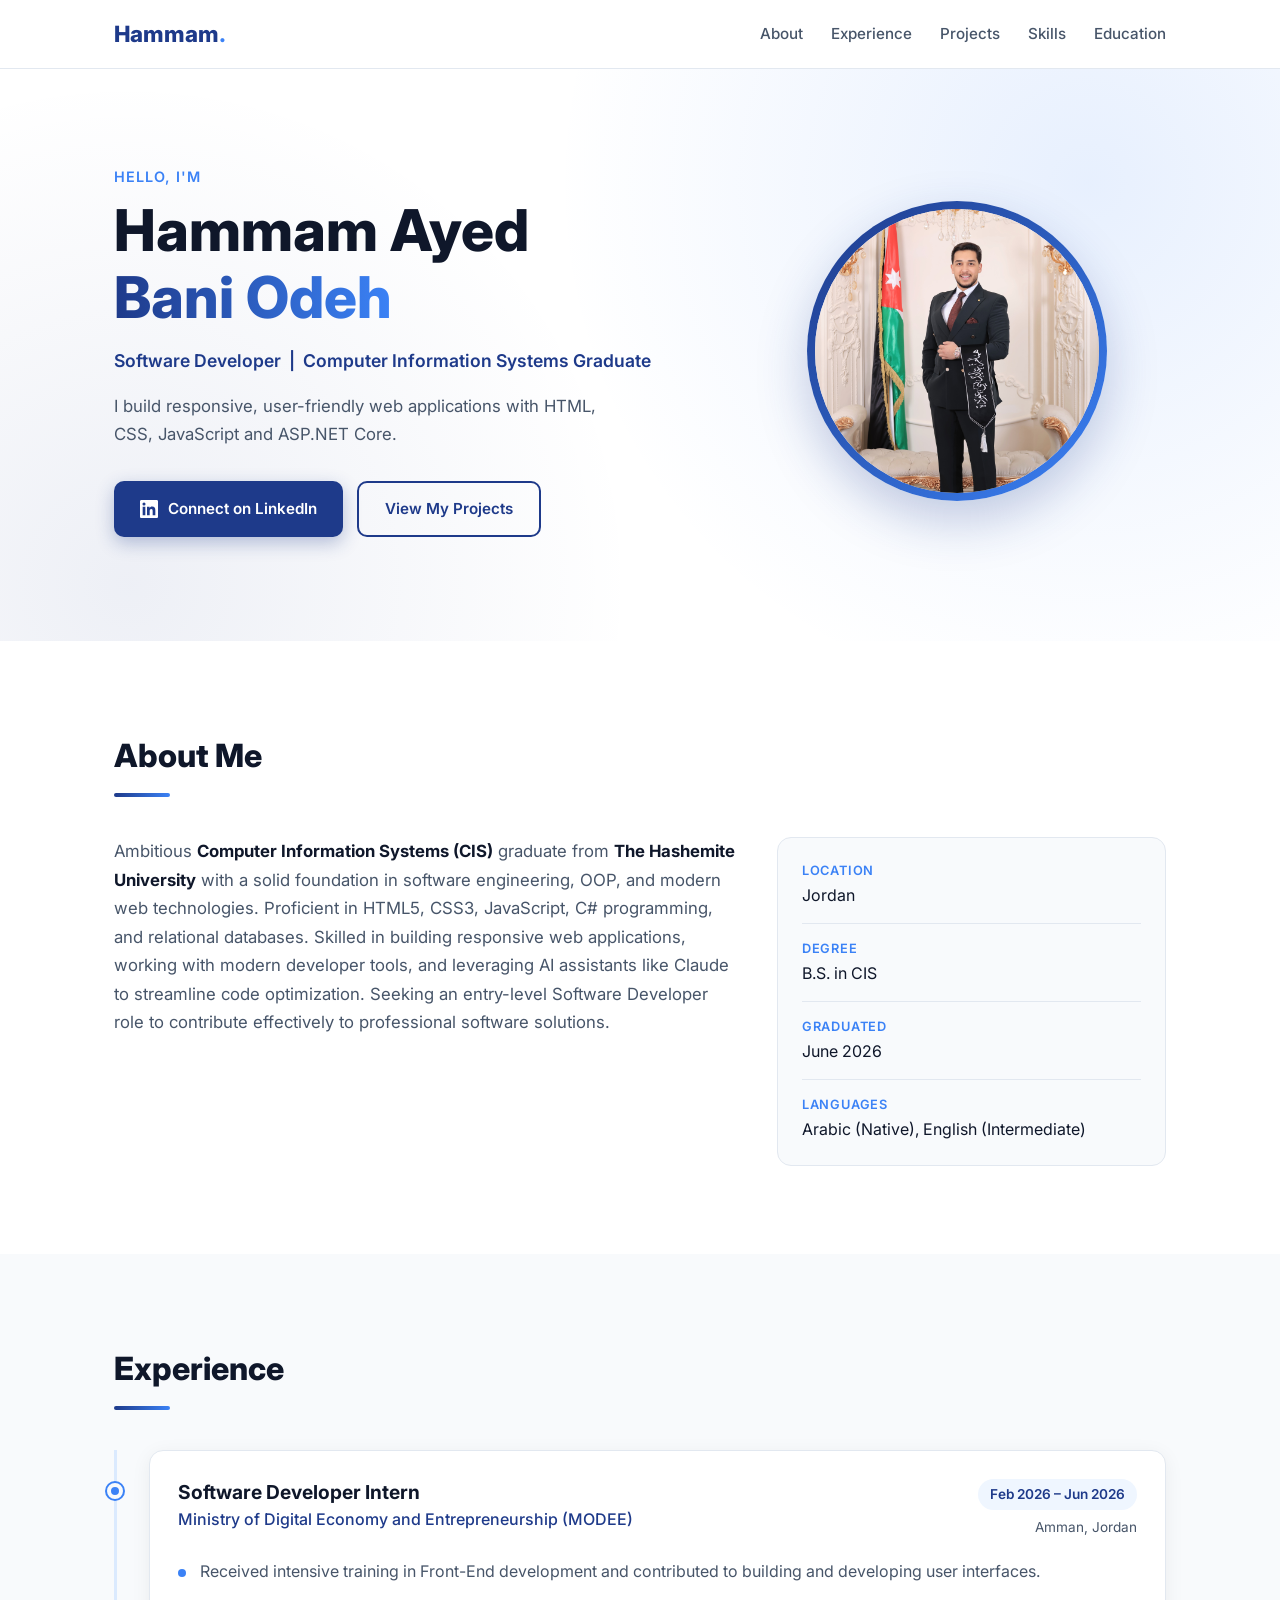
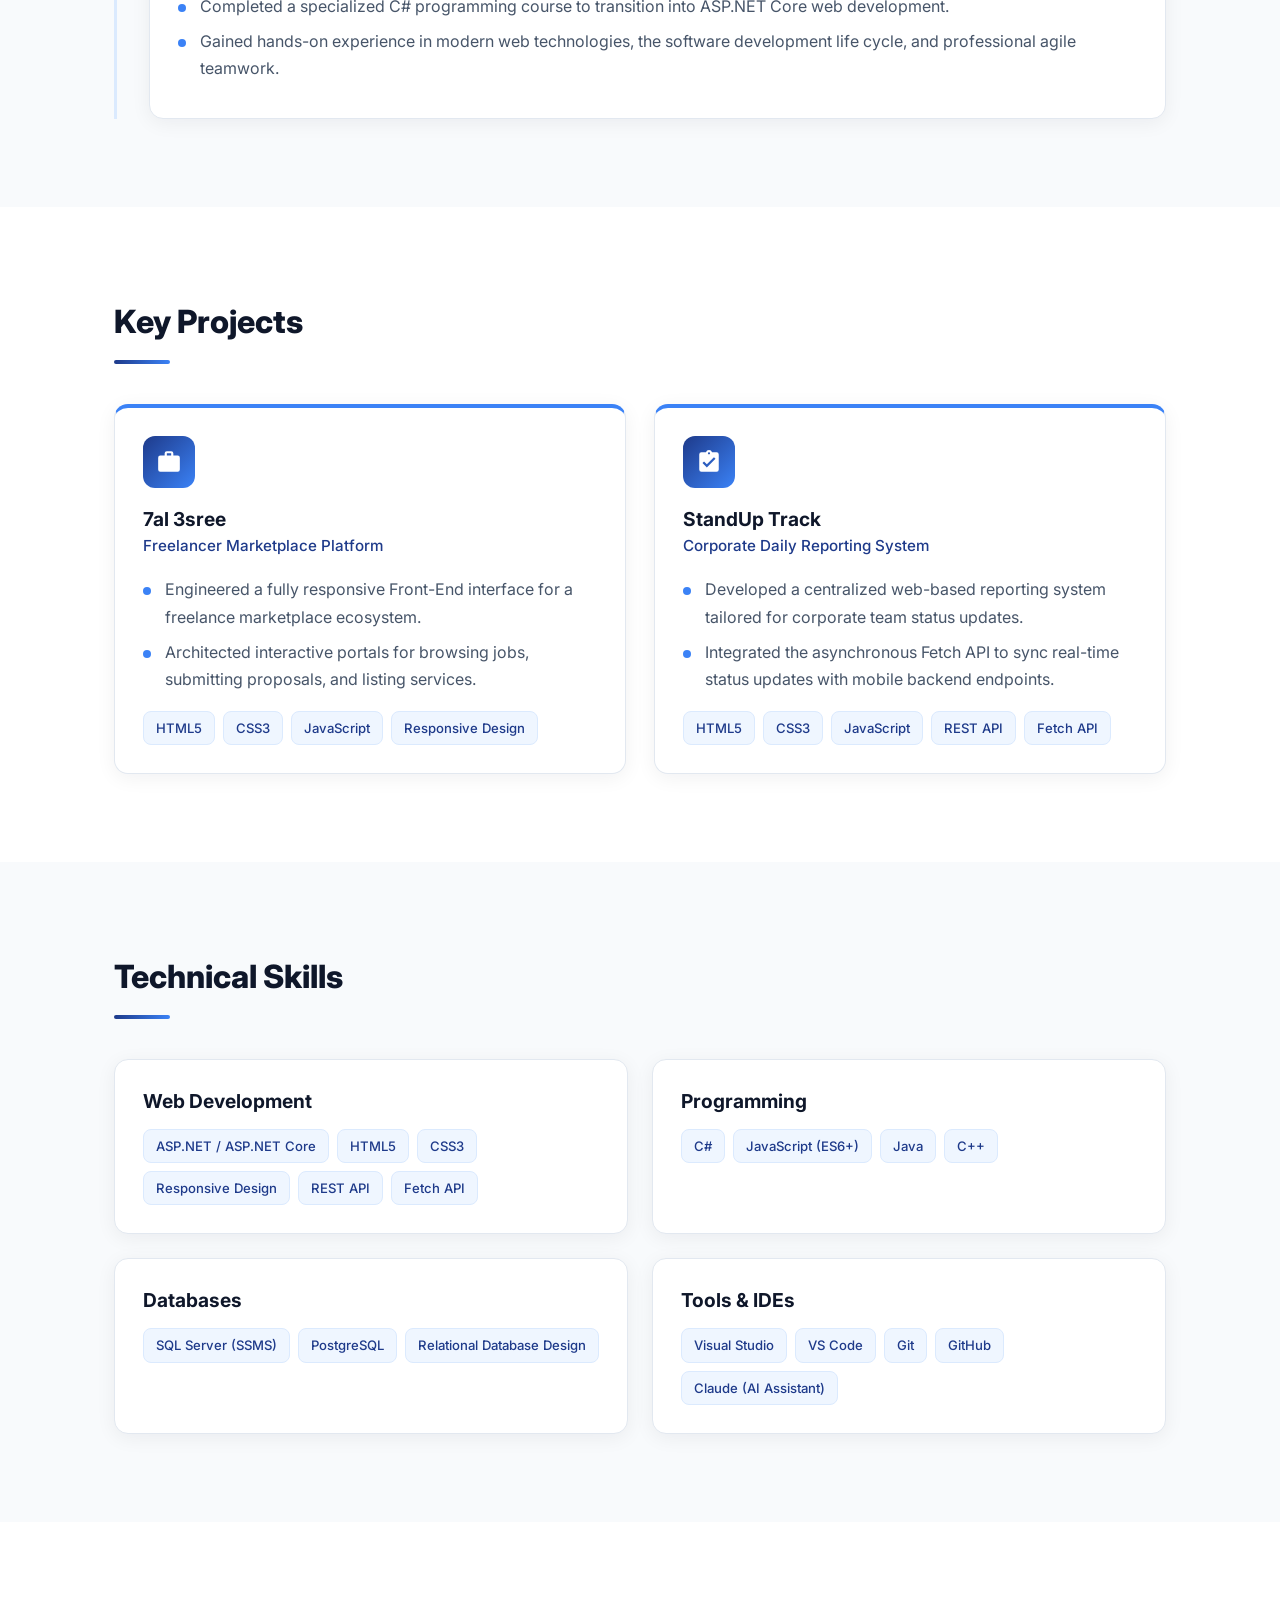
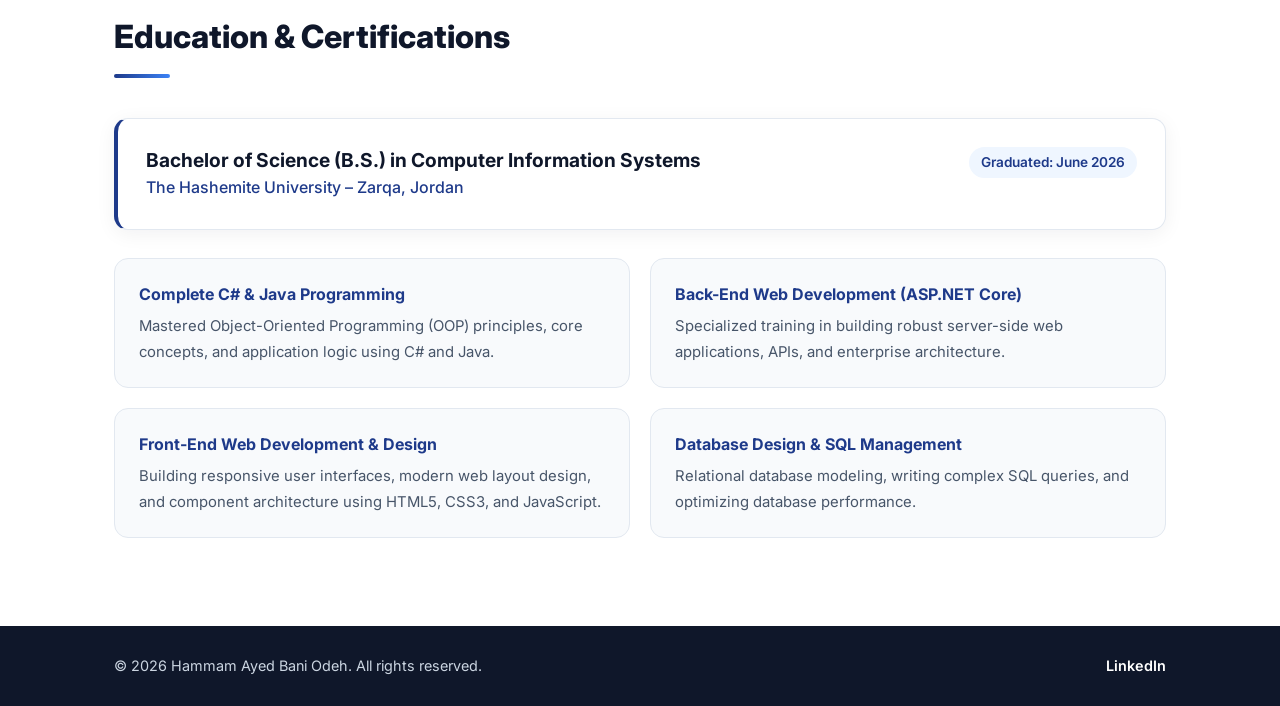
==== index.html @ 43f0c64d "first commit" ====
<!DOCTYPE html>
<html lang="en">
<head>
  <meta charset="UTF-8">
  <meta name="viewport" content="width=device-width, initial-scale=1.0">
  <meta name="description" content="Hammam Bani Odeh - Software Developer and Computer Information Systems graduate.">
  <title>Hammam Bani Odeh | Software Developer</title>
  <link rel="preconnect" href="https://fonts.googleapis.com">
  <link rel="preconnect" href="https://fonts.gstatic.com" crossorigin>
  <link href="https://fonts.googleapis.com/css2?family=Inter:wght@400;500;600;700;800&display=swap" rel="stylesheet">
  <link rel="stylesheet" href="style.css">
</head>
<body>

  <!-- ===== Navigation ===== -->
  <header class="navbar">
    <div class="container nav-inner">
      <a href="#home" class="logo">Hammam<span>.</span></a>
      <nav class="nav-links">
        <a href="#about">About</a>
        <a href="#experience">Experience</a>
        <a href="#projects">Projects</a>
        <a href="#skills">Skills</a>
        <a href="#education">Education</a>
      </nav>
    </div>
  </header>

  <main>

    <!-- ===== Hero ===== -->
    <section id="home" class="hero">
      <div class="container hero-inner">
        <div class="hero-text">
          <p class="eyebrow">Hello, I'm</p>
          <h1>Hammam Ayed <br><span class="highlight">Bani Odeh</span></h1>
          <p class="role">Software Developer &nbsp;|&nbsp; Computer Information Systems Graduate</p>
          <p class="hero-desc">
            I build responsive, user-friendly web applications with HTML, CSS, JavaScript
            and ASP.NET Core.
          </p>
          <div class="hero-buttons">
            <a href="https://www.linkedin.com/in/hammam-bani-odeh-6130a2422" target="_blank" rel="noopener" class="btn btn-primary">
              <!-- LinkedIn icon -->
              <svg viewBox="0 0 24 24" aria-hidden="true"><path d="M20.45 20.45h-3.56v-5.57c0-1.33-.02-3.04-1.85-3.04-1.85 0-2.14 1.45-2.14 2.94v5.67H9.35V9h3.41v1.56h.05c.48-.9 1.64-1.85 3.37-1.85 3.6 0 4.27 2.37 4.27 5.46v6.28zM5.34 7.43a2.06 2.06 0 1 1 0-4.13 2.06 2.06 0 0 1 0 4.13zM7.12 20.45H3.56V9h3.56v11.45zM22.22 0H1.77C.79 0 0 .77 0 1.73v20.54C0 23.23.79 24 1.77 24h20.45c.98 0 1.78-.77 1.78-1.73V1.73C24 .77 23.2 0 22.22 0z"/></svg>
              Connect on LinkedIn
            </a>
            <a href="#projects" class="btn btn-outline">View My Projects</a>
          </div>
        </div>

        <!-- Profile photo: put your photo in this folder and name it "profile.jpg" -->
        <div class="hero-photo">
          <div class="avatar">
            <span class="avatar-initials">HB</span>
            <span class="avatar-img" role="img" aria-label="Photo of Hammam Bani Odeh"></span>
          </div>
        </div>
      </div>
    </section>

    <!-- ===== About ===== -->
    <section id="about" class="section">
      <div class="container">
        <h2 class="section-title">About Me</h2>
        <div class="about-grid">
          <p class="about-text">
            Ambitious <strong>Computer Information Systems (CIS)</strong> graduate from
            <strong>The Hashemite University</strong> with a solid foundation in software engineering,
            OOP, and modern web technologies. Proficient in HTML5, CSS3, JavaScript, C# programming,
            and relational databases. Skilled in building responsive web applications, working with
            modern developer tools, and leveraging AI assistants like Claude to streamline code
            optimization. Seeking an entry-level Software Developer role to contribute effectively
            to professional software solutions.
          </p>
          <ul class="quick-facts">
            <li><span class="fact-label">Location</span><span>Jordan</span></li>
            <li><span class="fact-label">Degree</span><span>B.S. in CIS</span></li>
            <li><span class="fact-label">Graduated</span><span>June 2026</span></li>
            <li><span class="fact-label">Languages</span><span>Arabic (Native), English (Intermediate)</span></li>
          </ul>
        </div>
      </div>
    </section>

    <!-- ===== Experience ===== -->
    <section id="experience" class="section section-alt">
      <div class="container">
        <h2 class="section-title">Experience</h2>
        <div class="timeline">
          <article class="timeline-item card">
            <div class="card-header">
              <div>
                <h3>Software Developer Intern</h3>
                <p class="company">Ministry of Digital Economy and Entrepreneurship (MODEE)</p>
              </div>
              <div class="meta">
                <span class="badge">Feb 2026 – Jun 2026</span>
                <span class="location">Amman, Jordan</span>
              </div>
            </div>
            <ul class="bullets">
              <li>Received intensive training in Front-End development and contributed to building and developing user interfaces.</li>
              <li>Completed a specialized C# programming course to transition into ASP.NET Core web development.</li>
              <li>Gained hands-on experience in modern web technologies, the software development life cycle, and professional agile teamwork.</li>
            </ul>
          </article>
        </div>
      </div>
    </section>

    <!-- ===== Projects ===== -->
    <section id="projects" class="section">
      <div class="container">
        <h2 class="section-title">Key Projects</h2>
        <div class="projects-grid">

          <article class="card project-card">
            <div class="project-icon" aria-hidden="true">
              <svg viewBox="0 0 24 24"><path d="M10 2h4a2 2 0 0 1 2 2v2h4a2 2 0 0 1 2 2v11a2 2 0 0 1-2 2H4a2 2 0 0 1-2-2V8a2 2 0 0 1 2-2h4V4a2 2 0 0 1 2-2zm4 4V4h-4v2h4z"/></svg>
            </div>
            <h3>7al 3sree</h3>
            <p class="project-type">Freelancer Marketplace Platform</p>
            <ul class="bullets">
              <li>Engineered a fully responsive Front-End interface for a freelance marketplace ecosystem.</li>
              <li>Architected interactive portals for browsing jobs, submitting proposals, and listing services.</li>
            </ul>
            <div class="tags">
              <span>HTML5</span><span>CSS3</span><span>JavaScript</span><span>Responsive Design</span>
            </div>
          </article>

          <article class="card project-card">
            <div class="project-icon" aria-hidden="true">
              <svg viewBox="0 0 24 24"><path d="M19 3h-4.18A3 3 0 0 0 12 1a3 3 0 0 0-2.82 2H5a2 2 0 0 0-2 2v14a2 2 0 0 0 2 2h14a2 2 0 0 0 2-2V5a2 2 0 0 0-2-2zm-7 0a1 1 0 1 1 0 2 1 1 0 0 1 0-2zm-2 14-4-4 1.41-1.41L10 14.17l6.59-6.59L18 9l-8 8z"/></svg>
            </div>
            <h3>StandUp Track</h3>
            <p class="project-type">Corporate Daily Reporting System</p>
            <ul class="bullets">
              <li>Developed a centralized web-based reporting system tailored for corporate team status updates.</li>
              <li>Integrated the asynchronous Fetch API to sync real-time status updates with mobile backend endpoints.</li>
            </ul>
            <div class="tags">
              <span>HTML5</span><span>CSS3</span><span>JavaScript</span><span>REST API</span><span>Fetch API</span>
            </div>
          </article>

        </div>
      </div>
    </section>

    <!-- ===== Skills ===== -->
    <section id="skills" class="section section-alt">
      <div class="container">
        <h2 class="section-title">Technical Skills</h2>
        <div class="skills-grid">
          <div class="card skill-card">
            <h3>Web Development</h3>
            <div class="tags">
              <span>ASP.NET / ASP.NET Core</span><span>HTML5</span><span>CSS3</span>
              <span>Responsive Design</span><span>REST API</span><span>Fetch API</span>
            </div>
          </div>
          <div class="card skill-card">
            <h3>Programming</h3>
            <div class="tags">
              <span>C#</span><span>JavaScript (ES6+)</span><span>Java</span><span>C++</span>
            </div>
          </div>
          <div class="card skill-card">
            <h3>Databases</h3>
            <div class="tags">
              <span>SQL Server (SSMS)</span><span>PostgreSQL</span><span>Relational Database Design</span>
            </div>
          </div>
          <div class="card skill-card">
            <h3>Tools &amp; IDEs</h3>
            <div class="tags">
              <span>Visual Studio</span><span>VS Code</span><span>Git</span><span>GitHub</span><span>Claude (AI Assistant)</span>
            </div>
          </div>
        </div>
      </div>
    </section>

    <!-- ===== Education & Certifications ===== -->
    <section id="education" class="section">
      <div class="container">
        <h2 class="section-title">Education &amp; Certifications</h2>

        <article class="card edu-card">
          <div class="card-header">
            <div>
              <h3>Bachelor of Science (B.S.) in Computer Information Systems</h3>
              <p class="company">The Hashemite University – Zarqa, Jordan</p>
            </div>
            <div class="meta">
              <span class="badge">Graduated: June 2026</span>
            </div>
          </div>
        </article>

        <div class="cert-grid">
          <div class="cert">
            <h4>Complete C# &amp; Java Programming</h4>
            <p>Mastered Object-Oriented Programming (OOP) principles, core concepts, and application logic using C# and Java.</p>
          </div>
          <div class="cert">
            <h4>Back-End Web Development (ASP.NET Core)</h4>
            <p>Specialized training in building robust server-side web applications, APIs, and enterprise architecture.</p>
          </div>
          <div class="cert">
            <h4>Front-End Web Development &amp; Design</h4>
            <p>Building responsive user interfaces, modern web layout design, and component architecture using HTML5, CSS3, and JavaScript.</p>
          </div>
          <div class="cert">
            <h4>Database Design &amp; SQL Management</h4>
            <p>Relational database modeling, writing complex SQL queries, and optimizing database performance.</p>
          </div>
        </div>
      </div>
    </section>

  </main>

  <!-- ===== Footer ===== -->
  <footer class="footer">
    <div class="container footer-inner">
      <p>&copy; 2026 Hammam Ayed Bani Odeh. All rights reserved.</p>
      <a href="https://www.linkedin.com/in/hammam-bani-odeh-6130a2422" target="_blank" rel="noopener">LinkedIn</a>
    </div>
  </footer>

</body>
</html>
---- style.css ----
/* =========================================
   Variables (change colors here)
   ========================================= */
:root {
  --primary: #1e3a8a; /* dark blue */
  --primary-light: #3b82f6; /* bright blue */
  --primary-soft: #eff6ff; /* very light blue */
  --text: #0f172a;
  --text-muted: #475569;
  --bg: #ffffff;
  --bg-alt: #f8fafc;
  --border: #e2e8f0;
  --radius: 14px;
  --shadow: 0 4px 20px rgba(15, 23, 42, 0.06);
  --shadow-hover: 0 12px 32px rgba(30, 58, 138, 0.14);
}

/* =========================================
   Base
   ========================================= */
*,
*::before,
*::after {
  box-sizing: border-box;
  margin: 0;
  padding: 0;
}

html {
  scroll-behavior: smooth;
  scroll-padding-top: 80px;
}

body {
  font-family: "Inter", "Segoe UI", Arial, sans-serif;
  color: var(--text);
  background: var(--bg);
  line-height: 1.7;
}

a {
  color: inherit;
  text-decoration: none;
}

.container {
  width: 100%;
  max-width: 1100px;
  margin: 0 auto;
  padding: 0 24px;
}

/* =========================================
   Navbar
   ========================================= */
.navbar {
  position: sticky;
  top: 0;
  z-index: 100;
  background: rgba(255, 255, 255, 0.85);
  backdrop-filter: blur(10px);
  border-bottom: 1px solid var(--border);
}

.nav-inner {
  display: flex;
  align-items: center;
  justify-content: space-between;
  height: 68px;
}

.logo {
  font-size: 1.4rem;
  font-weight: 800;
  color: var(--primary);
}

.logo span {
  color: var(--primary-light);
}

.nav-links {
  display: flex;
  gap: 28px;
}

.nav-links a {
  font-size: 0.95rem;
  font-weight: 500;
  color: var(--text-muted);
  position: relative;
  transition: color 0.2s;
}

.nav-links a::after {
  content: "";
  position: absolute;
  left: 0;
  bottom: -4px;
  width: 0;
  height: 2px;
  background: var(--primary-light);
  transition: width 0.25s;
}

.nav-links a:hover {
  color: var(--primary);
}

.nav-links a:hover::after {
  width: 100%;
}

/* =========================================
   Hero
   ========================================= */
.hero {
  padding: 96px 0 104px;
  background:
    radial-gradient(
      circle at 85% 20%,
      rgba(59, 130, 246, 0.12),
      transparent 45%
    ),
    radial-gradient(
      circle at 10% 90%,
      rgba(30, 58, 138, 0.08),
      transparent 40%
    ),
    var(--bg);
}

.hero-inner {
  display: grid;
  grid-template-columns: 1.4fr 1fr;
  align-items: center;
  gap: 48px;
}

.eyebrow {
  font-weight: 600;
  color: var(--primary-light);
  letter-spacing: 1px;
  text-transform: uppercase;
  font-size: 0.9rem;
  margin-bottom: 8px;
}

.hero h1 {
  font-size: clamp(2.3rem, 5vw, 3.6rem);
  line-height: 1.15;
  font-weight: 800;
  margin-bottom: 16px;
}

.highlight {
  background: linear-gradient(90deg, var(--primary), var(--primary-light));
  -webkit-background-clip: text;
  background-clip: text;
  color: transparent;
}

.role {
  font-size: 1.1rem;
  font-weight: 600;
  color: var(--primary);
  margin-bottom: 16px;
}

.hero-desc {
  color: var(--text-muted);
  font-size: 1.05rem;
  max-width: 520px;
  margin-bottom: 32px;
}

.hero-buttons {
  display: flex;
  flex-wrap: wrap;
  gap: 14px;
}

.btn {
  display: inline-flex;
  align-items: center;
  gap: 10px;
  padding: 13px 26px;
  border-radius: 10px;
  font-weight: 600;
  font-size: 0.95rem;
  transition:
    transform 0.2s,
    box-shadow 0.2s,
    background 0.2s;
}

.btn svg {
  width: 18px;
  height: 18px;
  fill: currentColor;
}

.btn-primary {
  background: var(--primary);
  color: #fff;
  box-shadow: 0 6px 18px rgba(30, 58, 138, 0.3);
}

.btn-primary:hover {
  background: #1e40af;
  transform: translateY(-2px);
}

.btn-outline {
  border: 2px solid var(--primary);
  color: var(--primary);
}

.btn-outline:hover {
  background: var(--primary-soft);
  transform: translateY(-2px);
}

/* Profile photo (falls back to initials if profile.jpg is missing) */
.hero-photo {
  display: flex;
  justify-content: center;
}

.avatar {
  position: relative;
  width: 300px;
  height: 300px;
  border-radius: 50%;
  padding: 8px;
  background: linear-gradient(135deg, var(--primary), var(--primary-light));
  box-shadow: 0 20px 50px rgba(30, 58, 138, 0.25);
}

.avatar-initials,
.avatar-img {
  position: absolute;
  inset: 8px;
  border-radius: 50%;
}

.avatar-initials {
  display: flex;
  align-items: center;
  justify-content: center;
  background: var(--primary-soft);
  color: var(--primary);
  font-size: 5rem;
  font-weight: 800;
}

.avatar-img {
  background: url("image00005.jpg") center / cover no-repeat;
}

/* =========================================
   Sections
   ========================================= */
.section {
  padding: 88px 0;
}

.section-alt {
  background: var(--bg-alt);
}

.section-title {
  font-size: 2rem;
  font-weight: 800;
  margin-bottom: 40px;
  position: relative;
  padding-bottom: 14px;
}

.section-title::after {
  content: "";
  position: absolute;
  left: 0;
  bottom: 0;
  width: 56px;
  height: 4px;
  border-radius: 4px;
  background: linear-gradient(90deg, var(--primary), var(--primary-light));
}

/* Card */
.card {
  background: var(--bg);
  border: 1px solid var(--border);
  border-radius: var(--radius);
  padding: 28px;
  box-shadow: var(--shadow);
  transition:
    transform 0.25s,
    box-shadow 0.25s;
}

.card:hover {
  transform: translateY(-4px);
  box-shadow: var(--shadow-hover);
}

.card h3 {
  font-size: 1.2rem;
  font-weight: 700;
  line-height: 1.4;
}

.card-header {
  display: flex;
  justify-content: space-between;
  align-items: flex-start;
  gap: 16px;
  flex-wrap: wrap;
}

.company {
  color: var(--primary);
  font-weight: 500;
}

.meta {
  display: flex;
  flex-direction: column;
  align-items: flex-end;
  gap: 6px;
}

.badge {
  background: var(--primary-soft);
  color: var(--primary);
  font-size: 0.85rem;
  font-weight: 600;
  padding: 4px 12px;
  border-radius: 999px;
  white-space: nowrap;
}

.location {
  font-size: 0.85rem;
  color: var(--text-muted);
}

.bullets {
  list-style: none;
  margin-top: 18px;
  color: var(--text-muted);
}

.bullets li {
  position: relative;
  padding-left: 22px;
  margin-bottom: 8px;
}

.bullets li::before {
  content: "";
  position: absolute;
  left: 0;
  top: 11px;
  width: 8px;
  height: 8px;
  border-radius: 50%;
  background: var(--primary-light);
}

/* Tags */
.tags {
  display: flex;
  flex-wrap: wrap;
  gap: 8px;
  margin-top: 18px;
}

.tags span {
  font-size: 0.82rem;
  font-weight: 500;
  padding: 5px 12px;
  border-radius: 8px;
  background: var(--primary-soft);
  color: var(--primary);
  border: 1px solid #dbeafe;
}

/* =========================================
   About
   ========================================= */
.about-grid {
  display: grid;
  grid-template-columns: 1.6fr 1fr;
  gap: 40px;
  align-items: start;
}

.about-text {
  color: var(--text-muted);
  font-size: 1.05rem;
}

.about-text strong {
  color: var(--text);
}

.quick-facts {
  list-style: none;
  background: var(--bg-alt);
  border: 1px solid var(--border);
  border-radius: var(--radius);
  padding: 8px 24px;
}

.quick-facts li {
  display: flex;
  flex-direction: column;
  padding: 14px 0;
  border-bottom: 1px solid var(--border);
}

.quick-facts li:last-child {
  border-bottom: none;
}

.fact-label {
  font-size: 0.8rem;
  font-weight: 600;
  text-transform: uppercase;
  letter-spacing: 0.8px;
  color: var(--primary-light);
}

/* =========================================
   Experience timeline
   ========================================= */
.timeline {
  position: relative;
  padding-left: 32px;
  border-left: 3px solid #dbeafe;
}

.timeline-item {
  position: relative;
}

.timeline-item::before {
  content: "";
  position: absolute;
  left: -43px;
  top: 32px;
  width: 16px;
  height: 16px;
  border-radius: 50%;
  background: var(--primary-light);
  border: 4px solid var(--bg-alt);
  box-shadow: 0 0 0 2px var(--primary-light);
}

/* =========================================
   Projects
   ========================================= */
.projects-grid {
  display: grid;
  grid-template-columns: repeat(2, 1fr);
  gap: 28px;
}

.project-card {
  border-top: 4px solid var(--primary-light);
}

.project-icon {
  width: 52px;
  height: 52px;
  border-radius: 12px;
  display: flex;
  align-items: center;
  justify-content: center;
  background: linear-gradient(135deg, var(--primary), var(--primary-light));
  margin-bottom: 18px;
}

.project-icon svg {
  width: 26px;
  height: 26px;
  fill: #fff;
}

.project-type {
  color: var(--primary);
  font-weight: 500;
  font-size: 0.95rem;
}

/* =========================================
   Skills
   ========================================= */
.skills-grid {
  display: grid;
  grid-template-columns: repeat(2, 1fr);
  gap: 24px;
}

.skill-card .tags {
  margin-top: 14px;
}

/* =========================================
   Education
   ========================================= */
.edu-card {
  margin-bottom: 28px;
  border-left: 4px solid var(--primary);
}

.cert-grid {
  display: grid;
  grid-template-columns: repeat(2, 1fr);
  gap: 20px;
}

.cert {
  padding: 22px 24px;
  border-radius: var(--radius);
  background: var(--bg-alt);
  border: 1px solid var(--border);
}

.cert h4 {
  font-size: 1rem;
  font-weight: 700;
  color: var(--primary);
  margin-bottom: 6px;
}

.cert p {
  font-size: 0.93rem;
  color: var(--text-muted);
}

/* =========================================
   Footer
   ========================================= */
.footer {
  background: var(--text);
  color: #cbd5e1;
  padding: 28px 0;
  font-size: 0.9rem;
}

.footer-inner {
  display: flex;
  justify-content: space-between;
  align-items: center;
  flex-wrap: wrap;
  gap: 12px;
}

.footer a {
  color: #fff;
  font-weight: 600;
}

.footer a:hover {
  color: var(--primary-light);
}

/* =========================================
   Responsive
   ========================================= */
@media (max-width: 900px) {
  .hero-inner,
  .about-grid {
    grid-template-columns: 1fr;
  }

  .hero-inner {
    text-align: center;
  }

  .hero-photo {
    order: -1;
  }

  .hero-desc {
    margin-left: auto;
    margin-right: auto;
  }

  .hero-buttons {
    justify-content: center;
  }

  .avatar {
    width: 220px;
    height: 220px;
  }

  .avatar-initials {
    font-size: 3.6rem;
  }
}

@media (max-width: 720px) {
  .nav-links {
    display: none;
  }

  .projects-grid,
  .skills-grid,
  .cert-grid {
    grid-template-columns: 1fr;
  }

  .hero {
    padding: 56px 0 72px;
  }

  .section {
    padding: 64px 0;
  }

  .container {
    padding: 0 16px;
  }

  .meta {
    align-items: flex-start;
  }

  .card {
    padding: 22px;
  }

  .timeline {
    padding-left: 22px;
  }

  .timeline-item::before {
    left: -33px;
  }
}
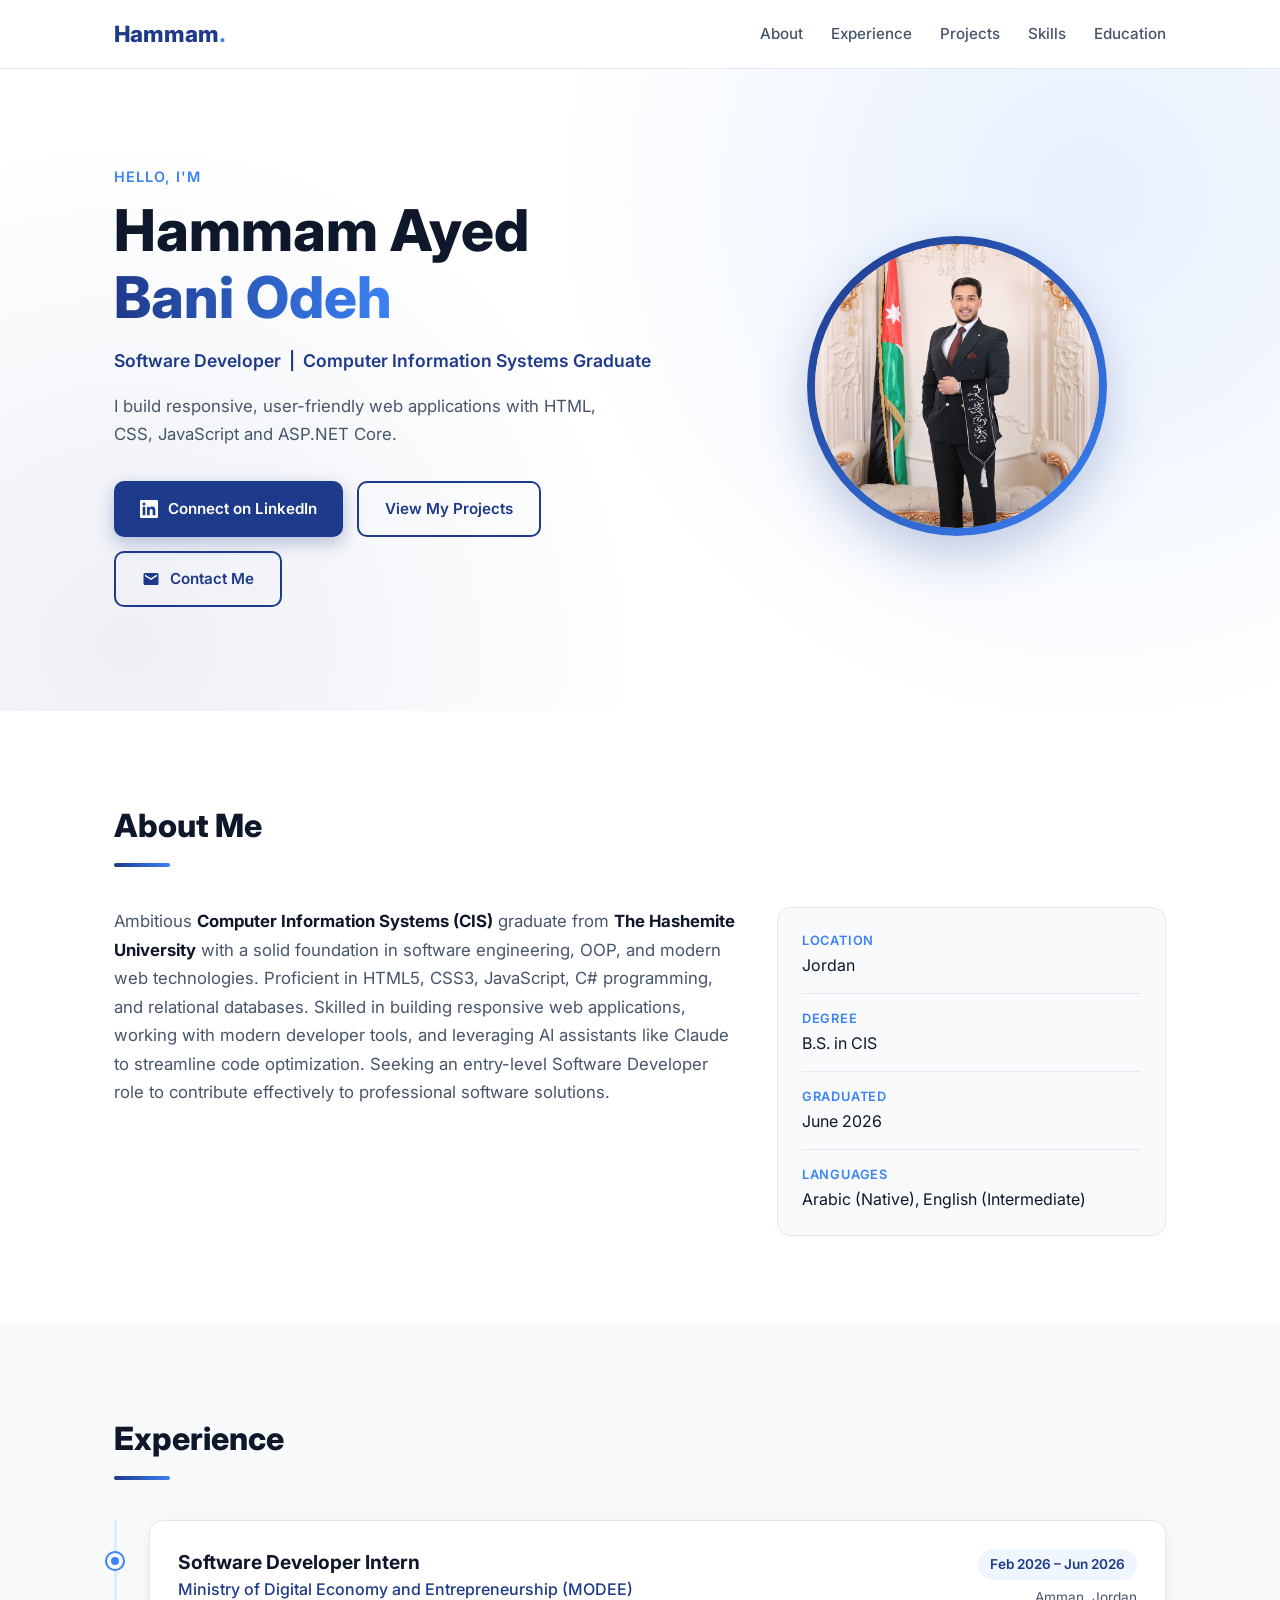
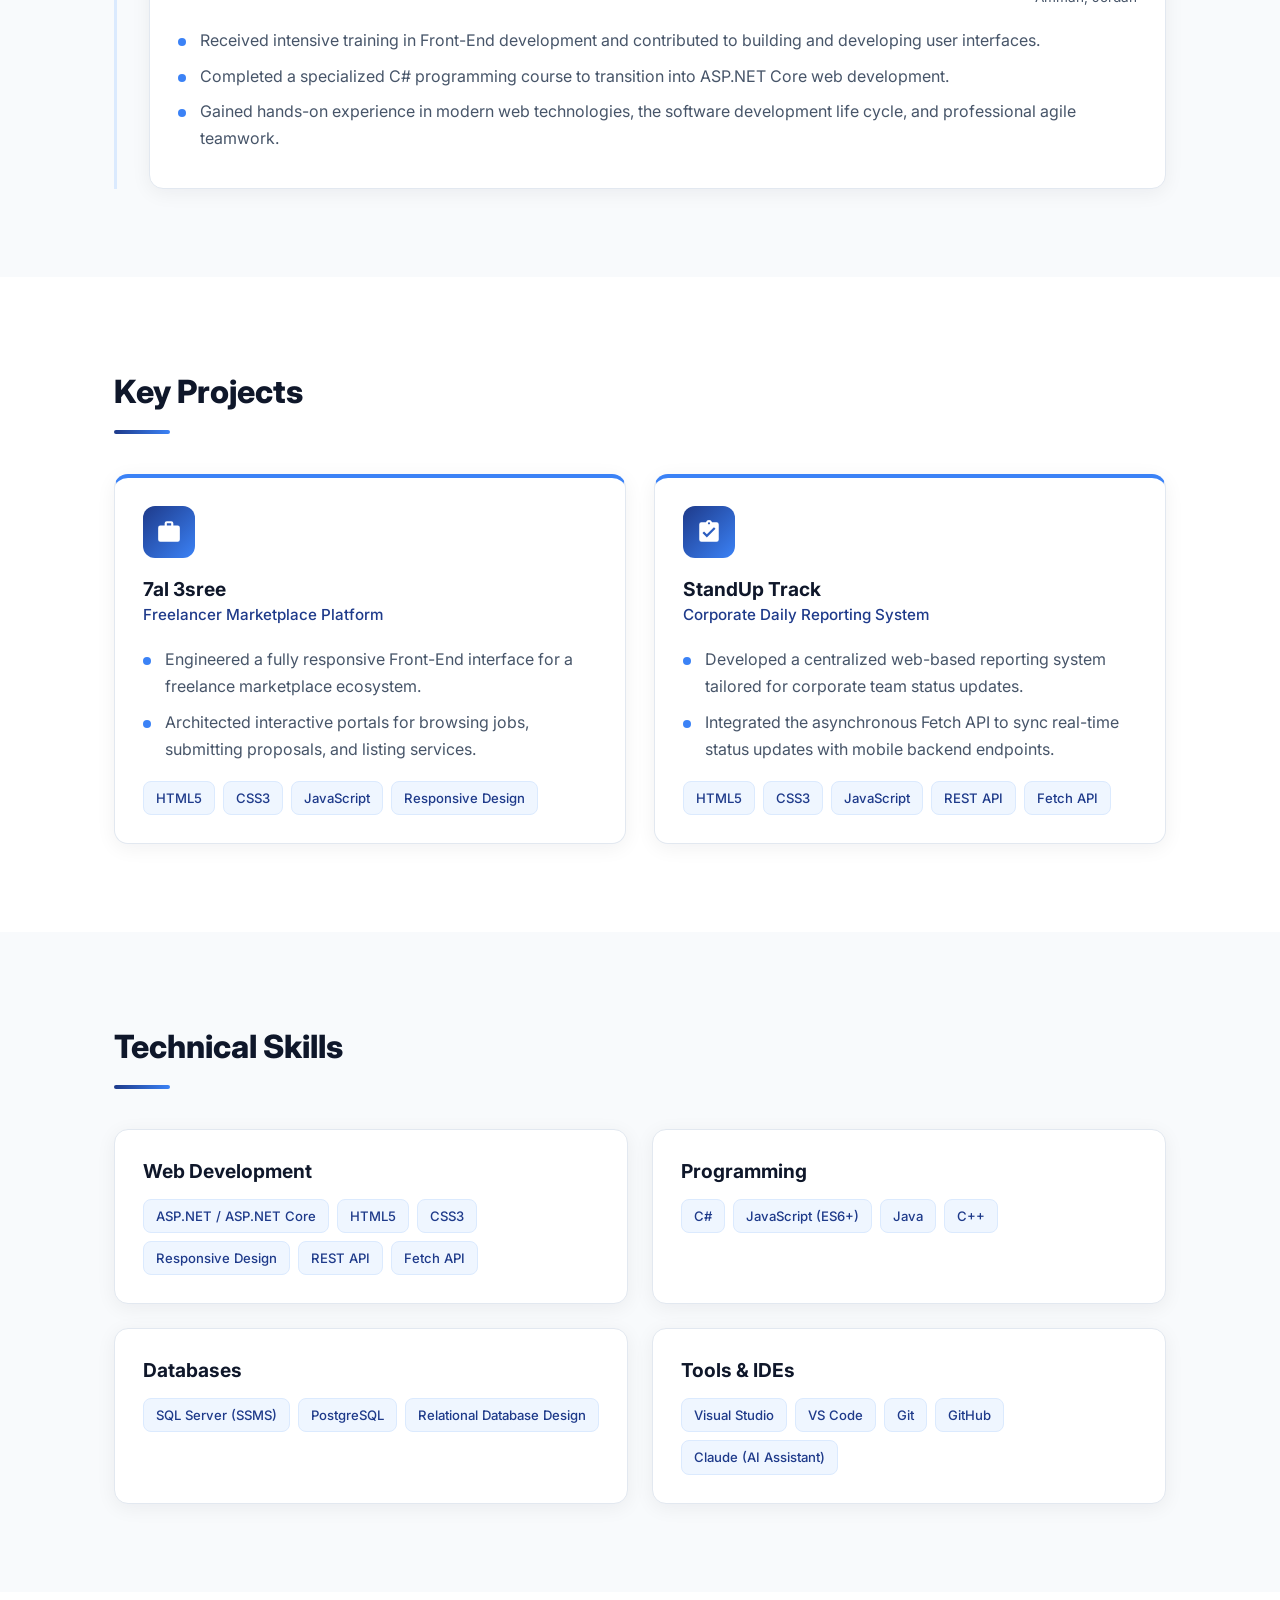
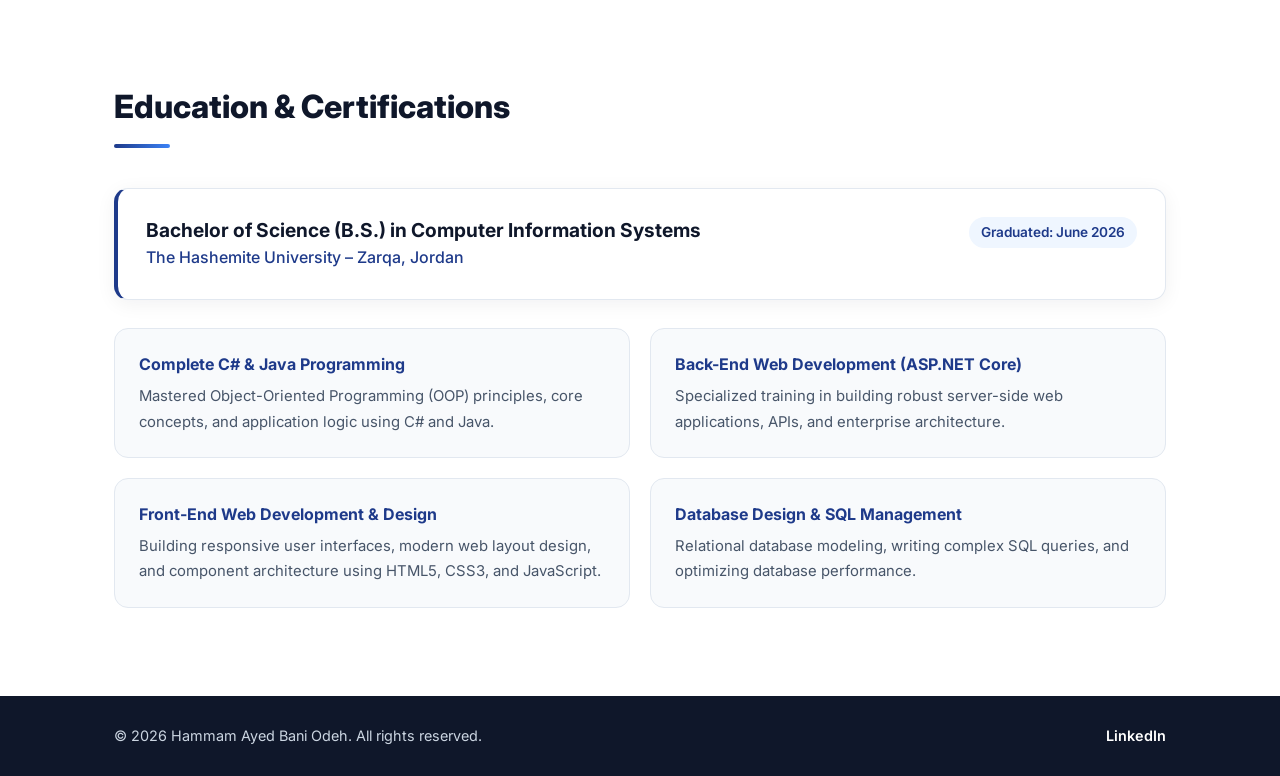
==== commit 66cecca3: "add contact page with supabase fom" ====
--- a/index.html
+++ b/index.html
@@ -46,6 +46,11 @@
               Connect on LinkedIn
             </a>
             <a href="#projects" class="btn btn-outline">View My Projects</a>
+            <a href="contact.html" class="btn btn-outline">
+              <!-- Mail icon -->
+              <svg viewBox="0 0 24 24" aria-hidden="true"><path d="M20 4H4a2 2 0 0 0-2 2v12a2 2 0 0 0 2 2h16a2 2 0 0 0 2-2V6a2 2 0 0 0-2-2zm0 4.24-8 5-8-5V6l8 5 8-5v2.24z"/></svg>
+              Contact Me
+            </a>
           </div>
         </div>
 
--- a/style.css
+++ b/style.css
@@ -255,7 +255,7 @@
 }
 
 .avatar-img {
-  background: url("image00005.jpg") center / cover no-repeat;
+  background: url("./image00005.jpg") center / cover no-repeat;
 }
 
 /* =========================================
@@ -643,3 +643,168 @@
     left: -33px;
   }
 }
+
+/* =========================================
+   Contact page (uses the variables from style.css)
+   ========================================= */
+.contact-page {
+  min-height: calc(100vh - 69px);
+  display: grid;
+  place-items: center;
+  padding: 56px 16px;
+  background:
+    radial-gradient(circle at 85% 20%, rgba(59, 130, 246, 0.12), transparent 45%),
+    radial-gradient(circle at 10% 90%, rgba(30, 58, 138, 0.08), transparent 40%),
+    var(--bg-alt);
+}
+
+.contact-card {
+  width: 100%;
+  max-width: 480px;
+  background: var(--bg);
+  border: 1px solid var(--border);
+  border-radius: 20px;
+  padding: 36px 32px;
+  box-shadow: var(--shadow-hover);
+}
+
+/* ---------- progress ---------- */
+.steps {
+  display: flex;
+  justify-content: space-between;
+  list-style: none;
+  margin-bottom: 28px;
+  font-size: 0.85rem;
+  color: var(--text-muted);
+}
+.step { display: flex; align-items: center; gap: 8px; }
+.step span {
+  width: 28px;
+  height: 28px;
+  display: grid;
+  place-items: center;
+  border-radius: 50%;
+  border: 2px solid var(--border);
+  font-weight: 700;
+  transition: all 0.3s;
+}
+.step.is-active { color: var(--text); font-weight: 600; }
+.step.is-active span,
+.step.is-done span {
+  border-color: var(--primary);
+  background: linear-gradient(135deg, var(--primary), var(--primary-light));
+  color: #fff;
+}
+
+/* ---------- panels ---------- */
+.panel { display: none; }
+.panel.is-visible { display: block; animation: slideIn 0.4s ease; }
+@keyframes slideIn {
+  from { opacity: 0; transform: translateX(20px); }
+  to { opacity: 1; transform: none; }
+}
+
+.contact-card h1 {
+  font-size: 1.8rem;
+  font-weight: 800;
+  line-height: 1.25;
+  margin-bottom: 6px;
+}
+.sub {
+  color: var(--text-muted);
+  margin-bottom: 24px;
+  word-break: break-word;
+}
+
+/* ---------- fields ---------- */
+.row { display: grid; grid-template-columns: 1fr 1fr; gap: 12px; }
+.field { margin-bottom: 14px; }
+.field label {
+  display: block;
+  font-size: 0.9rem;
+  font-weight: 600;
+  margin-bottom: 6px;
+}
+.field input {
+  width: 100%;
+  padding: 12px 14px;
+  font: inherit;
+  color: var(--text);
+  border: 1.5px solid var(--border);
+  border-radius: 10px;
+  transition: border-color 0.2s, box-shadow 0.2s;
+}
+.field input:focus {
+  outline: none;
+  border-color: var(--primary-light);
+  box-shadow: 0 0 0 4px rgba(59, 130, 246, 0.15);
+}
+.field.has-error input { border-color: #dc2626; }
+.error {
+  display: block;
+  min-height: 18px;
+  margin-top: 4px;
+  font-size: 0.8rem;
+  color: #dc2626;
+}
+.form-message {
+  min-height: 22px;
+  margin: 4px 0 12px;
+  font-size: 0.9rem;
+  color: #dc2626;
+  text-align: center;
+}
+
+/* ---------- buttons (extends .btn from style.css) ---------- */
+button.btn {
+  border: 0;
+  font-family: inherit;
+  cursor: pointer;
+}
+.btn-block {
+  width: 100%;
+  justify-content: center;
+}
+.btn:disabled { opacity: 0.7; cursor: wait; transform: none; }
+.btn.is-loading .btn-label::after {
+  content: "";
+  display: inline-block;
+  width: 14px;
+  height: 14px;
+  margin-left: 10px;
+  vertical-align: -2px;
+  border: 2px solid #fff;
+  border-right-color: transparent;
+  border-radius: 50%;
+  animation: spin 0.7s linear infinite;
+}
+@keyframes spin { to { transform: rotate(360deg); } }
+
+/* ---------- success ---------- */
+#step-success { text-align: center; }
+.check { width: 90px; height: 90px; margin: 8px auto 20px; }
+.check svg {
+  width: 100%;
+  height: 100%;
+  fill: none;
+  stroke: var(--primary-light);
+  stroke-width: 3;
+  stroke-linecap: round;
+  stroke-linejoin: round;
+}
+.check circle { stroke-dasharray: 151; stroke-dashoffset: 151; animation: draw 0.6s ease forwards; }
+.check path { stroke-dasharray: 40; stroke-dashoffset: 40; animation: draw 0.4s 0.5s ease forwards; }
+@keyframes draw { to { stroke-dashoffset: 0; } }
+
+@media (max-width: 480px) {
+  .contact-card { padding: 28px 20px; }
+  .row { grid-template-columns: 1fr; gap: 0; }
+}
+
+@media (prefers-reduced-motion: reduce) {
+  .contact-page *, .contact-page *::before, .contact-page *::after {
+    animation: none !important;
+    transition: none !important;
+  }
+  .check circle, .check path { stroke-dashoffset: 0; }
+}
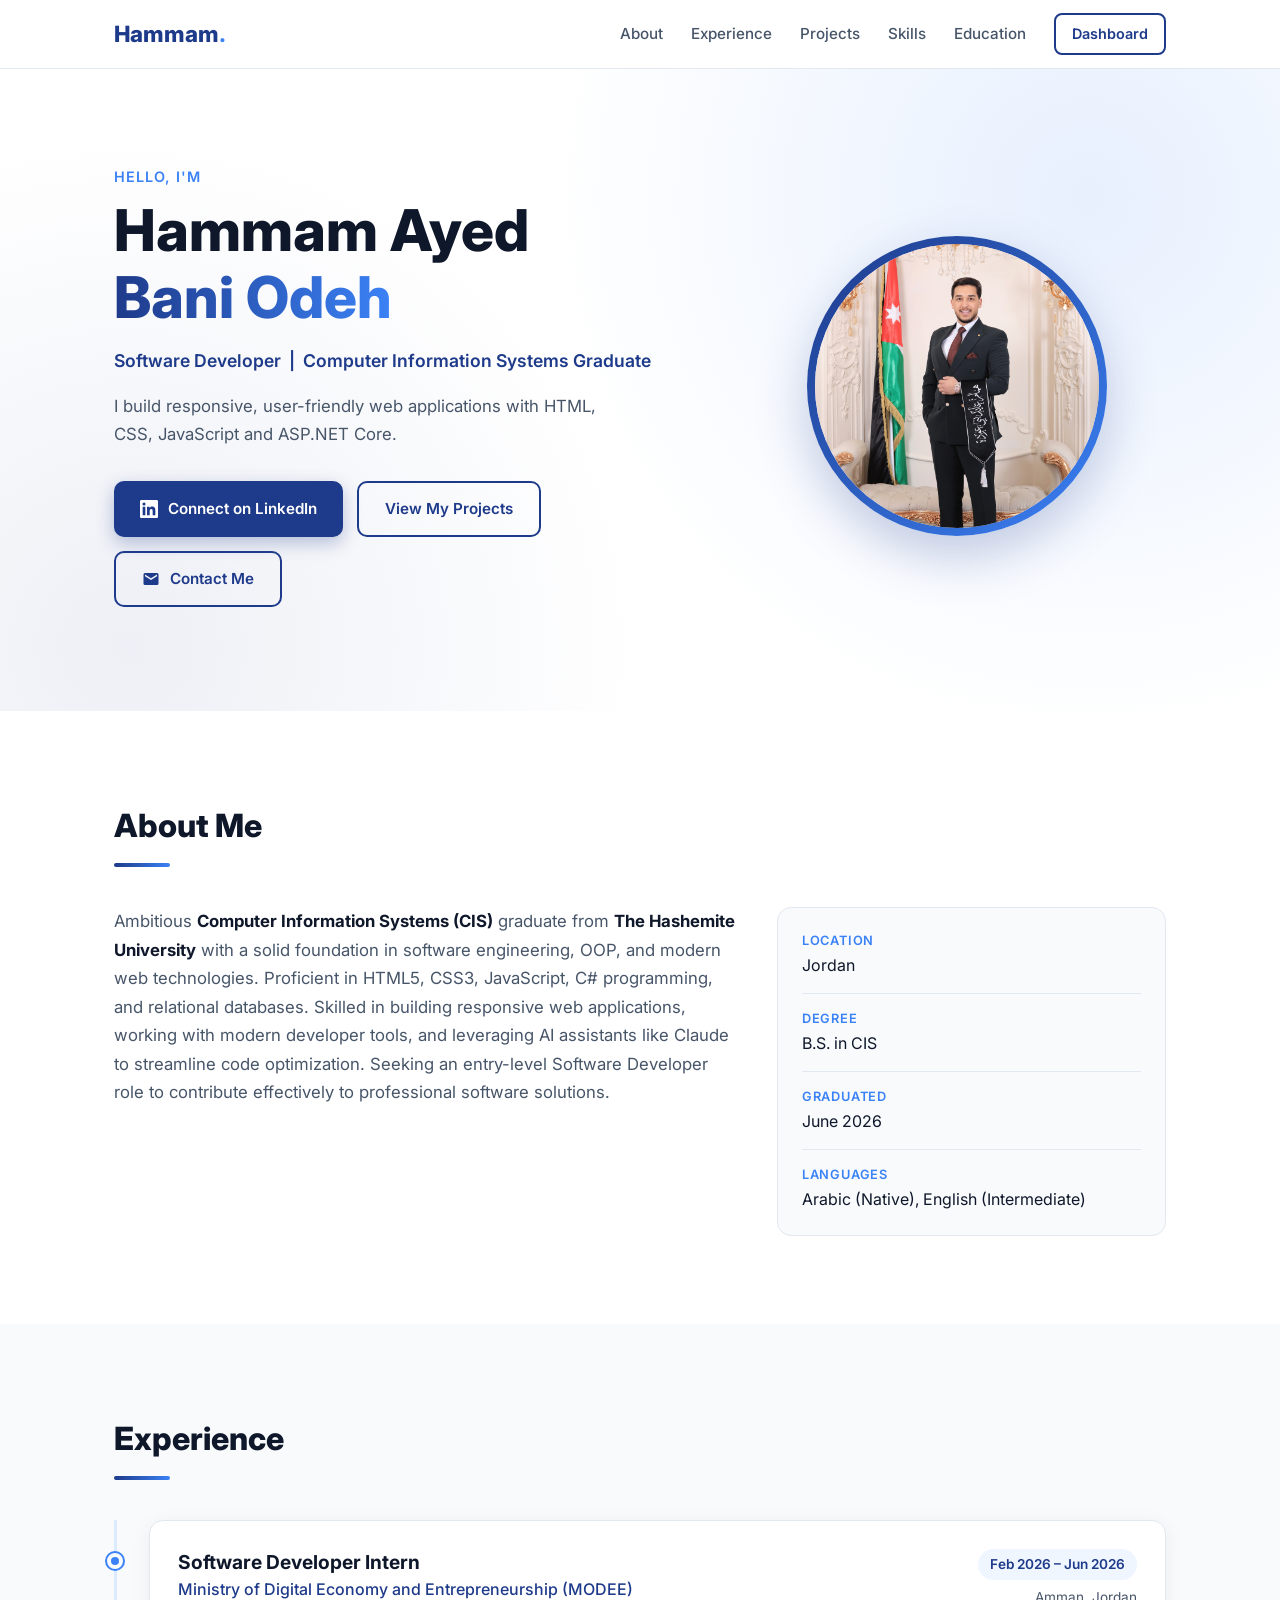
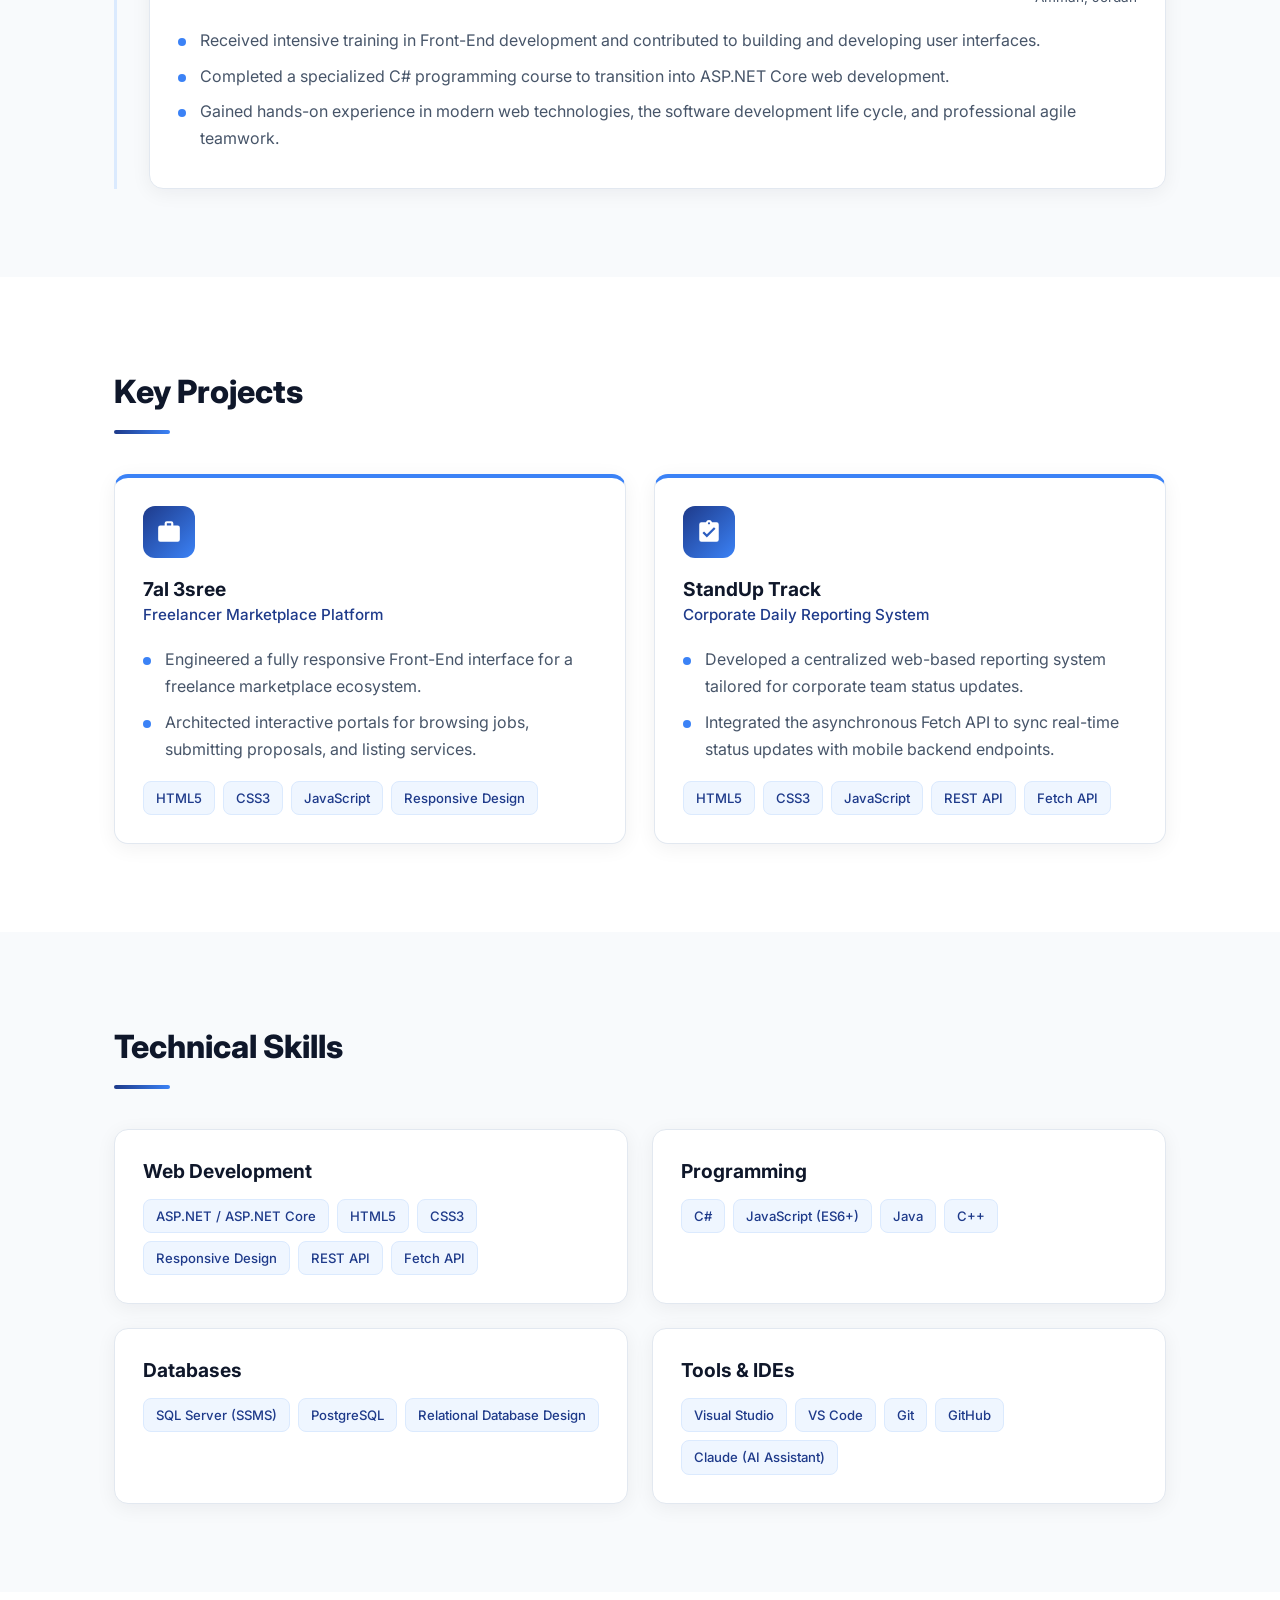
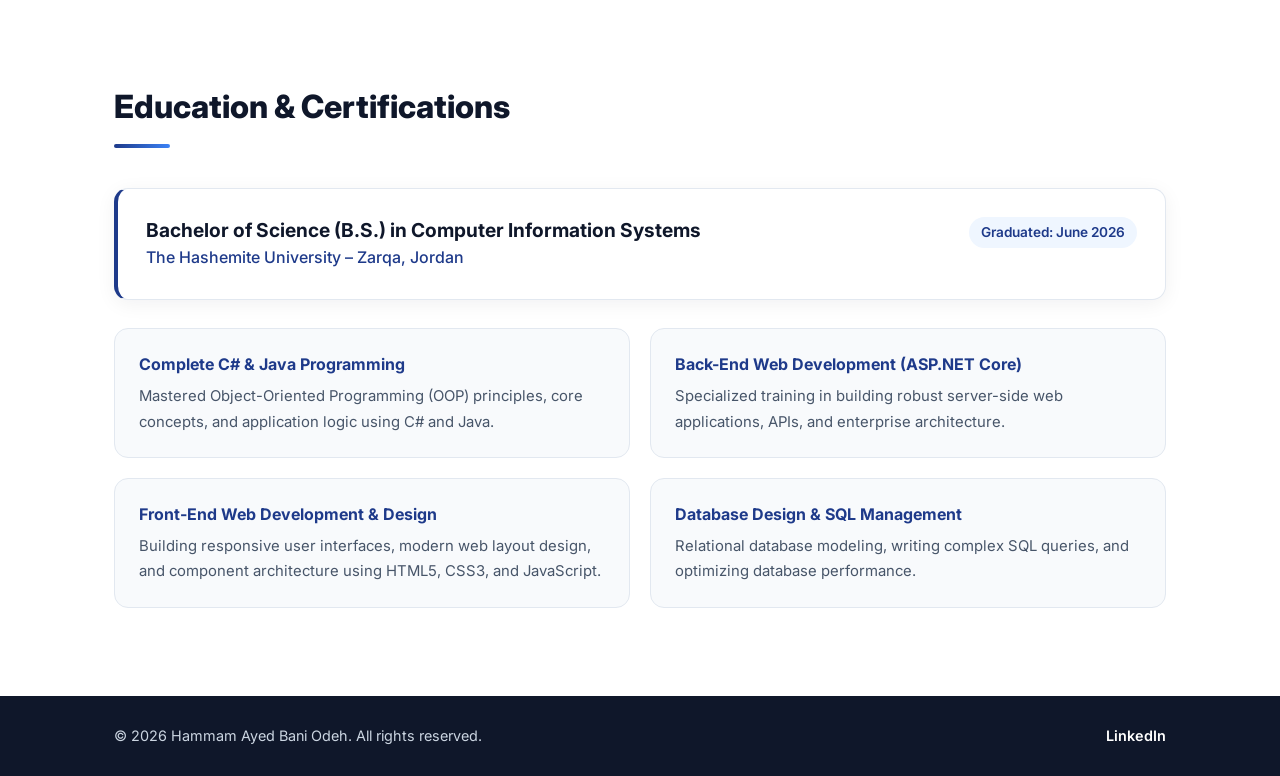
==== commit 42eba544: "add admin dashboard" ====
--- a/index.html
+++ b/index.html
@@ -23,6 +23,7 @@
         <a href="#skills">Skills</a>
         <a href="#education">Education</a>
       </nav>
+      <a href="admin.html" class="btn btn-outline btn-sm nav-btn">Dashboard</a>
     </div>
   </header>
 
--- a/style.css
+++ b/style.css
@@ -66,7 +66,17 @@
   display: flex;
   align-items: center;
   justify-content: space-between;
+  gap: 28px;
   height: 68px;
+}
+
+/* Links sit on the right, next to the Dashboard button (which stays visible on mobile) */
+.nav-links {
+  margin-left: auto;
+}
+
+.nav-btn {
+  white-space: nowrap;
 }
 
 .logo {
@@ -801,7 +811,140 @@
   .row { grid-template-columns: 1fr; gap: 0; }
 }
 
+/* =========================================
+   Small button (navbar Dashboard, dashboard actions)
+   ========================================= */
+.btn-sm {
+  padding: 7px 16px;
+  font-size: 0.9rem;
+  border-radius: 8px;
+}
+
+[hidden] {
+  display: none !important;
+}
+
+/* =========================================
+   Admin dashboard (admin.html)
+   ========================================= */
+.admin-page {
+  place-items: start center;
+}
+
+.admin-page #login-view {
+  margin-top: 40px;
+}
+
+.admin-panel {
+  width: 100%;
+  max-width: 1000px;
+  background: var(--bg);
+  border: 1px solid var(--border);
+  border-radius: 20px;
+  padding: 32px;
+  box-shadow: var(--shadow-hover);
+  animation: slideIn 0.4s ease;
+}
+
+.admin-header {
+  display: flex;
+  justify-content: space-between;
+  align-items: flex-start;
+  flex-wrap: wrap;
+  gap: 16px;
+}
+
+.admin-header h1 {
+  font-size: 1.8rem;
+  font-weight: 800;
+  line-height: 1.25;
+  margin-bottom: 4px;
+}
+
+.admin-header .sub {
+  margin-bottom: 0;
+}
+
+.admin-actions {
+  display: flex;
+  gap: 10px;
+}
+
+.admin-panel .form-message {
+  text-align: left;
+}
+
+.table-wrap {
+  overflow-x: auto;
+  border: 1px solid var(--border);
+  border-radius: 12px;
+}
+
+.contacts-table {
+  width: 100%;
+  border-collapse: collapse;
+  font-size: 0.93rem;
+}
+
+.contacts-table th,
+.contacts-table td {
+  padding: 12px 16px;
+  text-align: left;
+  white-space: nowrap;
+  border-bottom: 1px solid var(--border);
+}
+
+.contacts-table th {
+  background: var(--bg-alt);
+  font-size: 0.8rem;
+  font-weight: 600;
+  text-transform: uppercase;
+  letter-spacing: 0.6px;
+  color: var(--text-muted);
+}
+
+.contacts-table tbody tr:last-child td {
+  border-bottom: none;
+}
+
+.contacts-table tbody tr:hover {
+  background: var(--primary-soft);
+}
+
+.contacts-table td:first-child {
+  color: var(--text-muted);
+}
+
+.contacts-table a {
+  color: var(--primary);
+  font-weight: 500;
+}
+
+.contacts-table a:hover {
+  text-decoration: underline;
+}
+
+.contacts-table .empty {
+  text-align: center;
+  color: var(--text-muted);
+  padding: 32px 16px;
+}
+
+@media (max-width: 600px) {
+  .admin-panel {
+    padding: 22px 16px;
+  }
+
+  .admin-header {
+    margin-bottom: 8px;
+  }
+}
+
 @media (prefers-reduced-motion: reduce) {
+  .admin-panel {
+    animation: none;
+  }
+
   .contact-page *, .contact-page *::before, .contact-page *::after {
     animation: none !important;
     transition: none !important;
